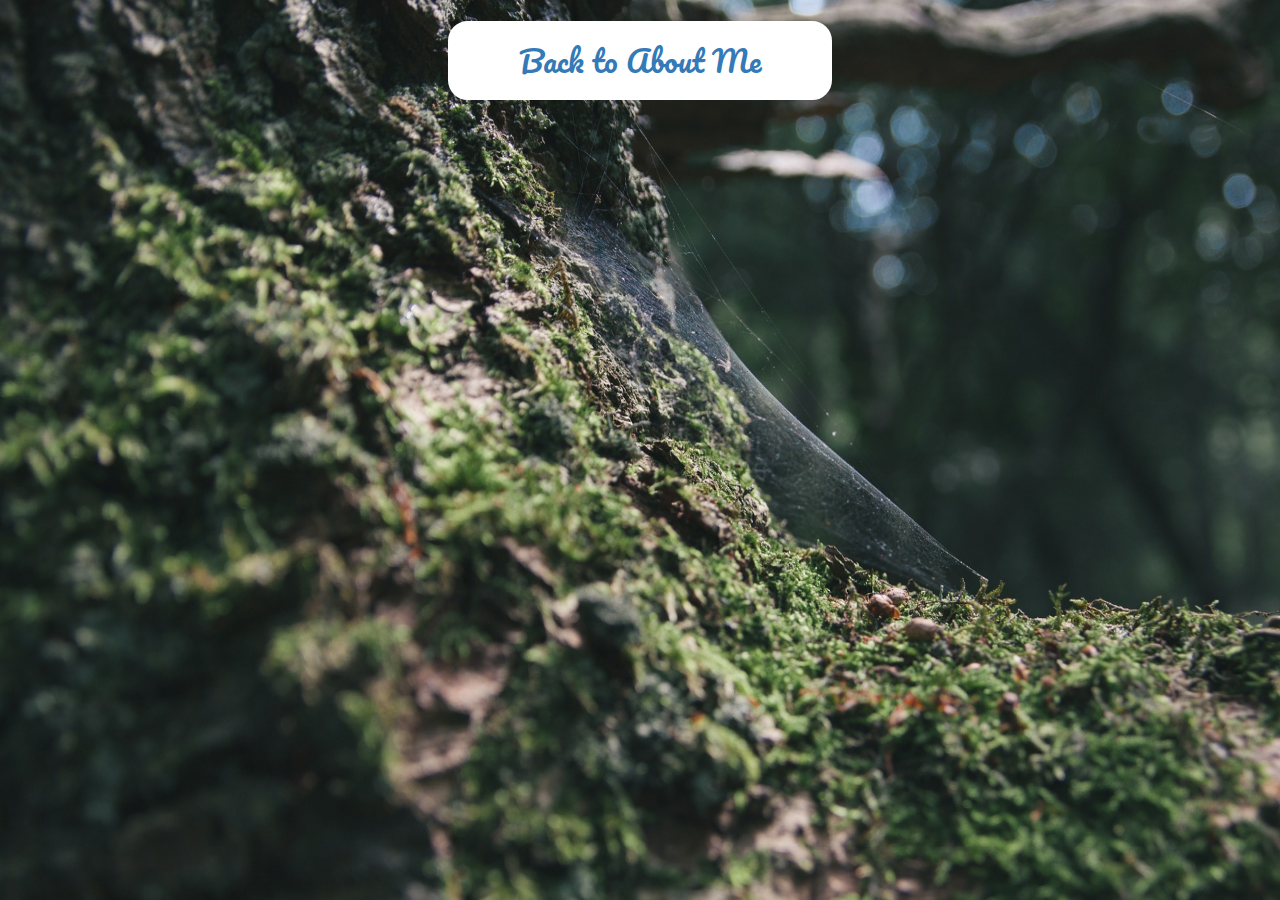
==== contact.html @ 84c95ade "created contact page and added table to projects page" ====
<html lang="en">
  <head>
    <meta charset="utf-8">
    <meta http-equiv="X-UA-Compatible" content="IE=edge">
    <meta name="viewport" content="width=device-width, initial-scale=1">
    <link href='https://fonts.googleapis.com/css?family=Pacifico|Quicksand:400,700|Dancing+Script:400,700|Rubik:400,700' rel='stylesheet' type='text/css'>
    <title>Elysia Avery Nason</title>
    <link href="css/bootstrap.min.css" rel="stylesheet">
    <link href="css/css/styles.css" rel="stylesheet" type="text/css">
    <title>Contact Me!</title>
  </head>
  <body>
    <div class="container-fluid">
      <div class="row">
        <div class="col-xs-12">
          <img class="img-responsive" id="bg" src="img/bark.jpg" alt="ivy on trees background"/>
        </div>
      </div>
    </div>
    <div>
      <div class="row">
        <div class="col-xs-12">

          <h2><a href="index.html" id="about">Back to About Me</a></h2>
        </div>
      </div>
    </div>
  </body>
</html>
---- css/css/styles.css ----
/**** Largest screen media ****/
@media only screen and (min-width: 1170px) {
  body {
    background-color: #78866b;
  }

  h1 {
    margin-top: 200px;
    text-align: center;
    color: #FFF;
    font-family: 'Pacifico', cursive;
    font-size: 100px;
    text-shadow: black 5em 5em 5em 5em;
    margin-bottom: 50px;
  }

  .img-responsive {
    width: 1000px;
    height: 600px;
    display: block;
    margin-left: auto;
    margin-right: auto;
    padding-left: 0;
    padding-right: 0;
  }

  #bg {
    position: fixed;
    top: 0;
    left: 0;

    min-width: 100%;
    min-height: 100%;
  }

  h2 {
    color: #FFF;
    text-shadow: black 5em 5em 5em 5em;
    font-family: 'Quicksand', sans-serif, bold;
  }

  h4 {
    color: #FFF;
    text-shadow: black 5em 5em 5em 5em;
    font-family: 'Quicksand', sans-serif, bold;
    font-size: 20px;
  }

  p {
    color: #FFF;
    text-shadow: black 5em 5em 5em 5em;
    font-size: 20px;
  }

  span {
    color: #FFF;
    text-shadow: black 5em 5em 5em 5em;
    font-family: 'Rubik', sans-serif, bold;
  }

  ol {
    color: #FFF;
    text-shadow: black 50px;
    font-family: 'Rubik', sans-serif;
    font-size: 15px;
    list-style-type: none;
  }

  ul {
    color: #FFF;
    text-shadow: black 50px;
    font-family: 'Rubik', sans-serif;
    font-size: 15px;
    list-style-type: none;
  }

  h2 a:link {
    text-align: center;
    font-family: 'Pacifico', cursive;
    padding: 20px;
  }

  #project {
    background-color: #FFF;
    border-color: #FFF;
    border-width: medium;
    border-spacing: inherit;
    border-style: solid;
    border-radius: 20px 20px 20px 20px;
    float: right;
    margin-right: 750px;
    margin-top: 5%;
  }

  #about {
    background-color: #FFF;
    border-color: #FFF;
    border-width: medium;
    border-spacing: inherit;
    border-style: solid;
    border-radius: 20px 20px 20px 20px;
    display: block;
    margin-left: 35%;
    margin-right: 35%;
  }

  td {
    color: #4D5D53;
    border-radius: 20px 20px 20px 20px;
    background-color: #FFF;
    text-shadow: black 50px;
    font-family: 'Rubik', sans-serif;
    font-size: 20px;
    margin: 20px 20% 20px 20%;
    padding: 20px 20px 20px 20px;
    float: left;
    display: block;
  }

  td>a {
    text-shadow: black 50px;
    font-family: 'Quicksand', sans-serif, bold;
    font-size: 20px;
  }

  #cat {
    width: 600px;
    height: auto;
    display: block;
    margin-left: 0px;
    margin-right: auto;
    margin-top: -725px;
  }
}
/**** Medium screen media ****/
@media only screen and (min-width: 970px) and (max-width: 1169px) {
  body {
    background-color: #78866b;
  }
  .img-responsive {
    width: 100%;
    height: auto;
    display: block;
    margin-left: auto;
    margin-right: auto;
    padding-left: 0;
    padding-right: 0;
  }

  #bg {
    position: fixed;
    top: 0;
    left: 0;

    min-width: 100%;
    min-height: 100%;
  }

  h1 {
    text-align: center;
    color: #FFF;
    font-family: 'Pacifico', cursive;
    font-size: 100px;
    text-shadow: black 5em 5em 5em 5em;
    margin-bottom: 35px;
  }

  h2 {
    color: #FFF;
    text-shadow: black 5em 5em 5em 5em;
    font-family: 'Quicksand', sans-serif, bold;
  }

  h4 {
    color: #FFF;
    text-shadow: black 5em 5em 5em 5em;
    font-family: 'Quicksand', sans-serif, bold;
    font-size: 20px;
  }

  p {
    color: #FFF;
    text-shadow: black 5em 5em 5em 5em;
    font-size: 17px;
  }

  span {
    color: #FFF;
    text-shadow: black 5em 5em 5em 5em;
    font-family: 'Rubik', sans-serif, bold;
  }

  ol {
    color: #FFF;
    text-shadow: black 25px;
    font-family: 'Rubik', sans-serif;
    font-size: 15px;
    list-style-type: none;
  }

  ul {
    color: #FFF;
    text-shadow: black 20px;
    font-family: 'Rubik', sans-serif;
    font-size: 15px;
    list-style-type: none;
  }

  h2 a:link {
    text-align: center;
    color: #eee;
    font-family: 'Pacifico', cursive;
    padding: 20px;
  }

  #project {
    background-color: #FFF;
    border-color: #FFF;
    border-width: medium;
    border-spacing: inherit;
    border-style: solid;
    border-radius: 20px 20px 20px 20px;
    float: right;
    margin-right: 600px;
    margin-top: 5%;
  }

  #about {
    background-color: #FFF;
    border-color: #FFF;
    border-width: medium;
    border-spacing: inherit;
    border-style: solid;
    border-radius: 20px 20px 20px 20px;
    display: block;
    margin-left: 35%;
    margin-right: 35%;
  }

  td {
    color: #4D5D53;
    border-radius: 20px 20px 20px 20px;
    background-color: #FFF;
    text-shadow: black 50px;
    font-family: 'Rubik', sans-serif;
    font-size: 20px;
    margin: 20px 20px 20px 20px;
    padding: 20px 20px 20px 20px;
    float: left;
  }

  td>a {
    text-shadow: black 50px;
    font-family: 'Quicksand', sans-serif, bold;
    font-size: 20px;
  }

  #cat {
    width: 500px;
    height: auto;
    display: block;
    margin-left: 0px;
    margin-right: auto;
    margin-top: -650px;
   }
}
/**** Small screen media ****/
@media only screen and (min-width: 750px) and (max-width: 969px) {
  body {
    background-color: #78866b;
  }

  h1 {
    text-align: center;
    color: #FFF;
    font-family: 'Pacifico', cursive;
    font-size: 75px;
    text-shadow: black 75px;
    margin-bottom: 30px;
  }

  .img-responsive {
    width: 100%;
    height: auto;
    display: block;
    margin-left: auto;
    margin-right: auto;
    padding-left: 0;
    padding-right: 0;
  }

  h2 {
    color: #FFF;
    text-shadow: black 30px;
    font-family: 'Quicksand', sans-serif, bold;
  }

  h4 {
    color: #FFF;
    text-shadow: black 40px;
    font-family: 'Quicksand', sans-serif, bold;
    font-size: 20px;
  }

  p {
    color: #FFF;
    text-shadow: black 40px;
    font-size: 15px;
  }

  span {
    color: #FFF;
    text-shadow: black 25px;
    font-family: 'Rubik', sans-serif, bold;
  }

  ol {
    color: #FFF;
    text-shadow: black 25px;
    font-family: 'Rubik', sans-serif;
    font-size: 15px;
    list-style-type: none;
  }

  ul {
    color: #FFF;
    text-shadow: black 20px;
    font-family: 'Rubik', sans-serif;
    font-size: 15px;
    list-style-type: none;
  }

  h2 a:link {
    text-align: center;
    color: #eee;
    font-family: 'Pacifico', cursive;
    padding: 20px;
  }

  #project {
    background-color: #FFF;
    border-color: #FFF;
    border-width: medium;
    border-spacing: inherit;
    border-style: solid;
    border-radius: 20px 20px 20px 20px;
    display: block;
    margin-left: auto;
    margin-right: auto;
  }

  #about {
    background-color: #FFF;
    border-color: #FFF;
    border-width: medium;
    border-spacing: inherit;
    border-style: solid;
    border-radius: 20px 20px 20px 20px;
    display: block;
    margin-left: 35%;
    margin-right: 35%;
  }

  td {
    color: #4D5D53;
    border-radius: 20px 20px 20px 20px;
    background-color: #FFF;
    text-shadow: black 50px;
    font-family: 'Rubik', sans-serif;
    font-size: 20px;
    margin: 20px 20px 20px 20px;
    padding: 20px 20px 20px 20px;
    float: left;
  }

  td>a {
    text-shadow: black 50px;
    font-family: 'Quicksand', sans-serif, bold;
    font-size: 20px;
  }

  #cat {
    width: auto;
    height: auto;
    display: block;
    margin-left: auto;
    margin-right: auto;
  }
}
/**** Very small screen media ****/
@media only screen and (max-width: 749px) {
  body {
    background-color: #78866b;
  }

  h1 {
    text-align: center;
    color: #FFF;
    font-family: 'Pacifico', cursive;
    font-size: 50px;
    text-shadow: black 50px;
    margin-bottom: 20px;
  }

  .img-responsive {
    width: 100%;
    height: auto;
    display: block;
    margin-left: auto;
    margin-right: auto;
    padding-left: 0;
    padding-right: 0;
  }

  h2 {
    color: #FFF;
    text-shadow: black 30px;
    font-family: 'Quicksand', sans-serif, bold;
  }

  h4 {
    color: #FFF;
    text-shadow: black 40px;
    font-family: 'Quicksand', sans-serif, bold;
    font-size: 20px;
  }

  p {
    color: #FFF;
    text-shadow: black 40px;
    font-size: 15px;
  }

  span {
    color: #FFF;
    text-shadow: black 25px;
    font-family: 'Rubik', sans-serif, bold;
  }

  ol {
    color: #FFF;
    text-shadow: black 25px;
    font-family: 'Rubik', sans-serif;
    font-size: 15px;
    list-style-type: none;
  }

  ul {
    color: #FFF;
    text-shadow: black 20px;
    font-family: 'Rubik', sans-serif;
    font-size: 15px;
    list-style-type: none;
  }

  h2 a:link {
    text-align: center;
    color: #eee;
    font-family: 'Pacifico', cursive;
    padding: 20px;
  }

  #project {
    background-color: #FFF;
    border-color: #FFF;
    border-width: medium;
    border-spacing: inherit;
    border-style: solid;
    border-radius: 20px 20px 20px 20px;
    display: block;
    margin-left: auto;
    margin-right: auto;
  }

  #about {
    background-color: #FFF;
    border-color: #FFF;
    border-width: medium;
    border-spacing: inherit;
    border-style: solid;
    border-radius: 20px 20px 20px 20px;
    display: block;
    margin-left: 35%;
    margin-right: 35%;
  }

  td {
    color: #4D5D53;
    border-radius: 20px 20px 20px 20px;
    background-color: #FFF;
    text-shadow: black 50px;
    font-family: 'Rubik', sans-serif;
    font-size: 20px;
    margin: 20px 20px 20px 20px;
    padding: 20px 20px 20px 20px;
    float: left;
  }

  td>a {
    text-shadow: black 50px;
    font-family: 'Quicksand', sans-serif, bold;
    font-size: 20px;
  }

  #cat {
    width: auto;
    height: auto;
    display: block;
    margin-left: auto;
    margin-right: auto;
  }
}
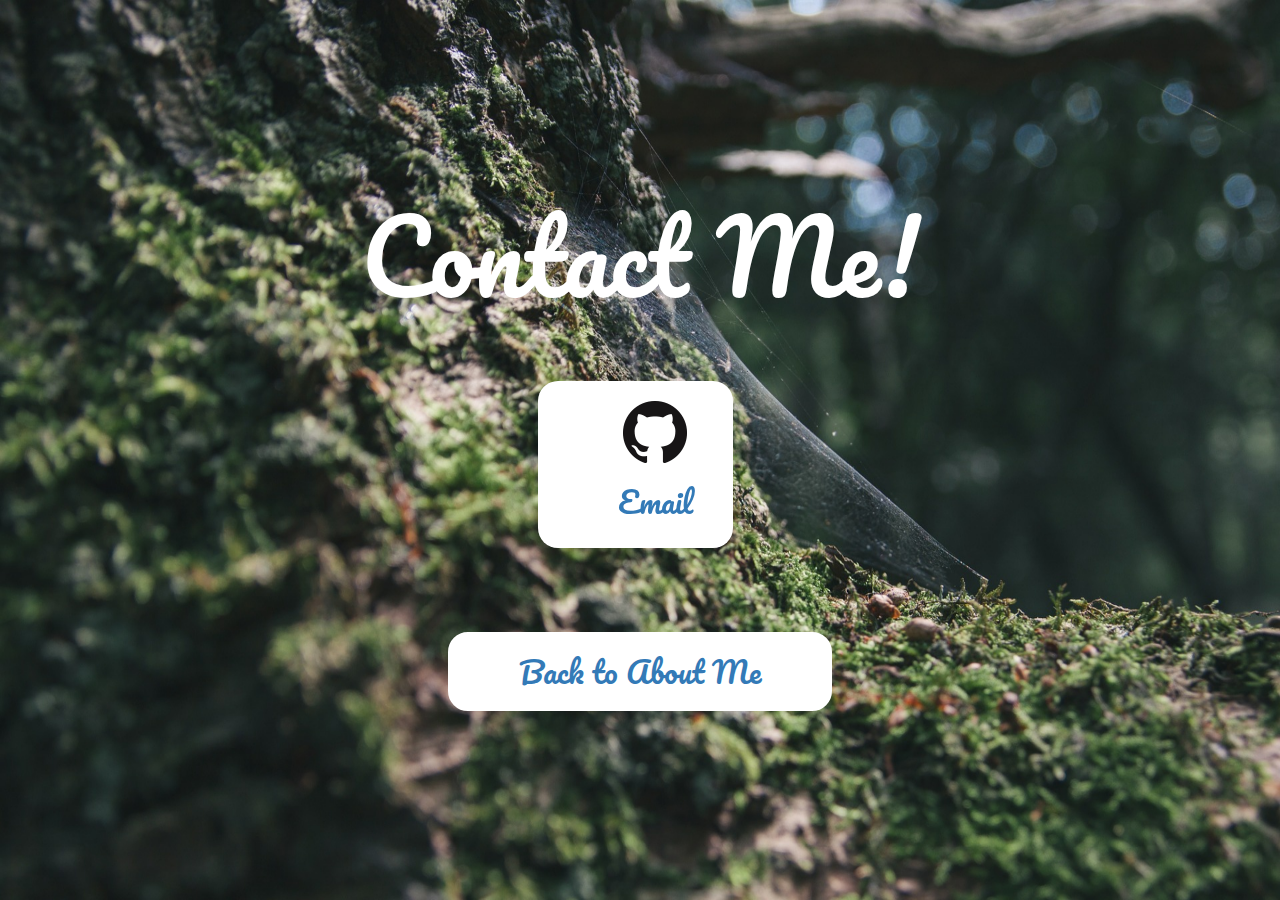
==== commit 2f4adc55: "finished contact page and reviewing code" ====
--- a/contact.html
+++ b/contact.html
@@ -7,7 +7,7 @@
     <title>Elysia Avery Nason</title>
     <link href="css/bootstrap.min.css" rel="stylesheet">
     <link href="css/css/styles.css" rel="stylesheet" type="text/css">
-    <title>Contact Me!</title>
+    <title>Elysia Avery Nason</title>
   </head>
   <body>
     <div class="container-fluid">
@@ -20,9 +20,19 @@
     <div>
       <div class="row">
         <div class="col-xs-12">
-
-          <h2><a href="index.html" id="about">Back to About Me</a></h2>
+          <h1>Contact Me!</h1>
+          <div class="symbols">
+            <ul>
+              <li><a href="https://github.com/ElysiaAvery"><img src="img/github64.png" alt="github logo" /></a></li>
+              <li><h2><a href="mailto:elysia.avery@gmail.com">Email</a></h2></li>
+            </ul>
+          </div>
+        <div class="row">
+      <div class="col-xs-12">
+        <h2><a href="index.html" id="about">Back to About Me</a></h2>
+          </div>
         </div>
+      </div>
       </div>
     </div>
   </body>
--- a/css/css/styles.css
+++ b/css/css/styles.css
@@ -4,16 +4,6 @@
     background-color: #78866b;
   }
 
-  h1 {
-    margin-top: 200px;
-    text-align: center;
-    color: #FFF;
-    font-family: 'Pacifico', cursive;
-    font-size: 100px;
-    text-shadow: black 5em 5em 5em 5em;
-    margin-bottom: 50px;
-  }
-
   .img-responsive {
     width: 1000px;
     height: 600px;
@@ -33,6 +23,16 @@
     min-height: 100%;
   }
 
+  h1 {
+    margin-top: 200px;
+    text-align: center;
+    color: #FFF;
+    font-family: 'Pacifico', cursive;
+    font-size: 100px;
+    text-shadow: black 5em 5em 5em 5em;
+    margin-bottom: 50px;
+  }
+
   h2 {
     color: #FFF;
     text-shadow: black 5em 5em 5em 5em;
@@ -102,6 +102,7 @@
     display: block;
     margin-left: 35%;
     margin-right: 35%;
+    margin-top: 5%;
   }
 
   td {
@@ -121,6 +122,21 @@
     text-shadow: black 50px;
     font-family: 'Quicksand', sans-serif, bold;
     font-size: 20px;
+  }
+
+  .symbols {
+    text-align: center;
+    border-radius: 20px 20px 20px 20px;
+    background-color: #FFF;
+    text-shadow: black 50px;
+    font-family: 'Rubik', sans-serif;
+    font-size: 20px;
+    margin: 20px 20% 20px 20%;
+    padding: 20px 20px 20px 20px;
+    float: left;
+    display: block;
+    margin-left: 42%;
+    margin-right: 35%;
   }
 
   #cat {
@@ -208,7 +224,6 @@
 
   h2 a:link {
     text-align: center;
-    color: #eee;
     font-family: 'Pacifico', cursive;
     padding: 20px;
   }
@@ -253,6 +268,21 @@
     text-shadow: black 50px;
     font-family: 'Quicksand', sans-serif, bold;
     font-size: 20px;
+  }
+
+  .symbols {
+    text-align: center;
+    border-radius: 20px 20px 20px 20px;
+    background-color: #FFF;
+    text-shadow: black 50px;
+    font-family: 'Rubik', sans-serif;
+    font-size: 20px;
+    margin: 20px 20% 20px 20%;
+    padding: 20px 20px 20px 20px;
+    float: left;
+    display: block;
+    margin-left: 42%;
+    margin-right: 35%;
   }
 
   #cat {
@@ -270,6 +300,16 @@
     background-color: #78866b;
   }
 
+  .img-responsive {
+    width: 100%;
+    height: auto;
+    display: block;
+    margin-left: auto;
+    margin-right: auto;
+    padding-left: 0;
+    padding-right: 0;
+  }
+
   h1 {
     text-align: center;
     color: #FFF;
@@ -279,16 +319,6 @@
     margin-bottom: 30px;
   }
 
-  .img-responsive {
-    width: 100%;
-    height: auto;
-    display: block;
-    margin-left: auto;
-    margin-right: auto;
-    padding-left: 0;
-    padding-right: 0;
-  }
-
   h2 {
     color: #FFF;
     text-shadow: black 30px;
@@ -332,7 +362,6 @@
 
   h2 a:link {
     text-align: center;
-    color: #eee;
     font-family: 'Pacifico', cursive;
     padding: 20px;
   }
@@ -377,6 +406,21 @@
     text-shadow: black 50px;
     font-family: 'Quicksand', sans-serif, bold;
     font-size: 20px;
+  }
+
+  .symbols {
+    text-align: center;
+    border-radius: 20px 20px 20px 20px;
+    background-color: #FFF;
+    text-shadow: black 50px;
+    font-family: 'Rubik', sans-serif;
+    font-size: 20px;
+    margin: 20px 20% 20px 20%;
+    padding: 20px 20px 20px 20px;
+    float: left;
+    display: block;
+    margin-left: 35%;
+    margin-right: 35%;
   }
 
   #cat {
@@ -393,15 +437,6 @@
     background-color: #78866b;
   }
 
-  h1 {
-    text-align: center;
-    color: #FFF;
-    font-family: 'Pacifico', cursive;
-    font-size: 50px;
-    text-shadow: black 50px;
-    margin-bottom: 20px;
-  }
-
   .img-responsive {
     width: 100%;
     height: auto;
@@ -412,6 +447,15 @@
     padding-right: 0;
   }
 
+  h1 {
+    text-align: center;
+    color: #FFF;
+    font-family: 'Pacifico', cursive;
+    font-size: 50px;
+    text-shadow: black 50px;
+    margin-bottom: 20px;
+  }
+
   h2 {
     color: #FFF;
     text-shadow: black 30px;
@@ -455,7 +499,6 @@
 
   h2 a:link {
     text-align: center;
-    color: #eee;
     font-family: 'Pacifico', cursive;
     padding: 20px;
   }
@@ -502,6 +545,21 @@
     font-size: 20px;
   }
 
+  .symbols {
+    text-align: center;
+    border-radius: 20px 20px 20px 20px;
+    background-color: #FFF;
+    text-shadow: black 50px;
+    font-family: 'Rubik', sans-serif;
+    font-size: 20px;
+    margin: 20px 20% 20px 20%;
+    padding: 20px 20px 20px 20px;
+    float: left;
+    display: block;
+    margin-left: 35%;
+    margin-right: 35%;
+  }
+
   #cat {
     width: auto;
     height: auto;
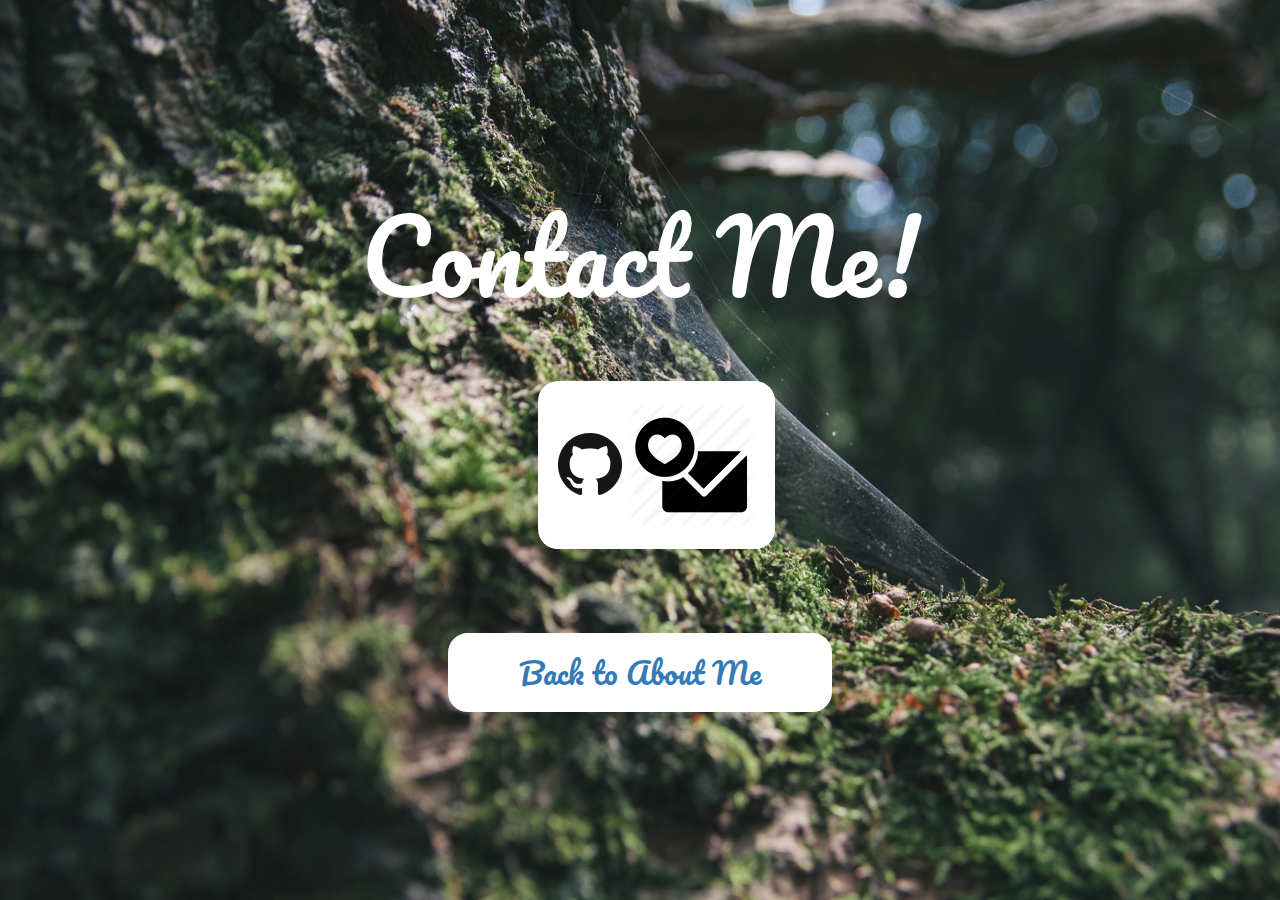
==== commit f9c074d9: "add mail icon to contact.html" ====
--- a/contact.html
+++ b/contact.html
@@ -6,7 +6,7 @@
     <link href='https://fonts.googleapis.com/css?family=Pacifico|Quicksand:400,700|Dancing+Script:400,700|Rubik:400,700' rel='stylesheet' type='text/css'>
     <title>Elysia Avery Nason</title>
     <link href="css/bootstrap.min.css" rel="stylesheet">
-    <link href="css/css/styles.css" rel="stylesheet" type="text/css">
+    <link href="css/styles.css" rel="stylesheet" type="text/css">
     <title>Elysia Avery Nason</title>
   </head>
   <body>
@@ -22,10 +22,8 @@
         <div class="col-xs-12">
           <h1>Contact Me!</h1>
           <div class="symbols">
-            <ul>
-              <li><a href="https://github.com/ElysiaAvery"><img src="img/github64.png" alt="github logo" /></a></li>
-              <li><h2><a href="mailto:elysia.avery@gmail.com">Email</a></h2></li>
-            </ul>
+              <a href="https://github.com/ElysiaAvery"><img src="img/github64.png" alt="github logo" /></a>
+              <a href="mailto:elysia.avery@gmail.com"><img src="img/mail.png" alt="mail logo" /></a>
           </div>
         <div class="row">
       <div class="col-xs-12">
--- a/css/styles.css
+++ b/css/styles.css
@@ -0,0 +1,570 @@
+/**** Largest screen media ****/
+@media only screen and (min-width: 1170px) {
+  body {
+    background-color: #78866b;
+  }
+
+  .img-responsive {
+    width: 1000px;
+    height: 600px;
+    display: block;
+    margin-left: auto;
+    margin-right: auto;
+    padding-left: 0;
+    padding-right: 0;
+  }
+
+  #bg {
+    position: fixed;
+    top: 0;
+    left: 0;
+
+    min-width: 100%;
+    min-height: 100%;
+  }
+
+  h1 {
+    margin-top: 200px;
+    text-align: center;
+    color: #FFF;
+    font-family: 'Pacifico', cursive;
+    font-size: 100px;
+    text-shadow: black 5em 5em 5em 5em;
+    margin-bottom: 50px;
+  }
+
+  h2 {
+    color: #FFF;
+    text-shadow: black 5em 5em 5em 5em;
+    font-family: 'Quicksand', sans-serif, bold;
+  }
+
+  h4 {
+    color: #FFF;
+    text-shadow: black 5em 5em 5em 5em;
+    font-family: 'Quicksand', sans-serif, bold;
+    font-size: 20px;
+  }
+
+  p {
+    color: #FFF;
+    text-shadow: black 5em 5em 5em 5em;
+    font-size: 20px;
+  }
+
+  span {
+    color: #FFF;
+    text-shadow: black 5em 5em 5em 5em;
+    font-family: 'Rubik', sans-serif, bold;
+  }
+
+  ol {
+    color: #FFF;
+    text-shadow: black 50px;
+    font-family: 'Rubik', sans-serif;
+    font-size: 15px;
+    list-style-type: none;
+  }
+
+  ul {
+    color: #FFF;
+    text-shadow: black 50px;
+    font-family: 'Rubik', sans-serif;
+    font-size: 15px;
+    list-style-type: none;
+  }
+
+  h2 a:link {
+    text-align: center;
+    font-family: 'Pacifico', cursive;
+    padding: 20px;
+  }
+
+  #project {
+    background-color: #FFF;
+    border-color: #FFF;
+    border-width: medium;
+    border-spacing: inherit;
+    border-style: solid;
+    border-radius: 20px 20px 20px 20px;
+    float: right;
+    margin-right: 750px;
+    margin-top: 5%;
+  }
+
+  #about {
+    background-color: #FFF;
+    border-color: #FFF;
+    border-width: medium;
+    border-spacing: inherit;
+    border-style: solid;
+    border-radius: 20px 20px 20px 20px;
+    display: block;
+    margin-left: 35%;
+    margin-right: 35%;
+    margin-top: 5%;
+  }
+
+  td {
+    color: #4D5D53;
+    border-radius: 20px 20px 20px 20px;
+    background-color: #FFF;
+    text-shadow: black 50px;
+    font-family: 'Rubik', sans-serif;
+    font-size: 20px;
+    margin: 20px 20% 20px 20%;
+    padding: 20px 20px 20px 20px;
+    float: left;
+    display: block;
+  }
+
+  td>a {
+    text-shadow: black 50px;
+    font-family: 'Quicksand', sans-serif, bold;
+    font-size: 20px;
+  }
+
+  .symbols {
+    text-align: center;
+    border-radius: 20px 20px 20px 20px;
+    background-color: #FFF;
+    text-shadow: black 50px;
+    font-family: 'Rubik', sans-serif;
+    font-size: 20px;
+    margin: 20px 20% 20px 20%;
+    padding: 20px 20px 20px 20px;
+    float: left;
+    display: block;
+    margin-left: 42%;
+    margin-right: 35%;
+  }
+
+  #cat {
+    width: 600px;
+    height: auto;
+    display: block;
+    margin-left: 0px;
+    margin-right: auto;
+    margin-top: -725px;
+  }
+}
+/**** Medium screen media ****/
+@media only screen and (min-width: 970px) and (max-width: 1169px) {
+  body {
+    background-color: #78866b;
+  }
+  .img-responsive {
+    width: 100%;
+    height: auto;
+    display: block;
+    margin-left: auto;
+    margin-right: auto;
+    padding-left: 0;
+    padding-right: 0;
+  }
+
+  #bg {
+    position: fixed;
+    top: 0;
+    left: 0;
+
+    min-width: 100%;
+    min-height: 100%;
+  }
+
+  h1 {
+    text-align: center;
+    color: #FFF;
+    font-family: 'Pacifico', cursive;
+    font-size: 100px;
+    text-shadow: black 5em 5em 5em 5em;
+    margin-bottom: 35px;
+  }
+
+  h2 {
+    color: #FFF;
+    text-shadow: black 5em 5em 5em 5em;
+    font-family: 'Quicksand', sans-serif, bold;
+  }
+
+  h4 {
+    color: #FFF;
+    text-shadow: black 5em 5em 5em 5em;
+    font-family: 'Quicksand', sans-serif, bold;
+    font-size: 20px;
+  }
+
+  p {
+    color: #FFF;
+    text-shadow: black 5em 5em 5em 5em;
+    font-size: 17px;
+  }
+
+  span {
+    color: #FFF;
+    text-shadow: black 5em 5em 5em 5em;
+    font-family: 'Rubik', sans-serif, bold;
+  }
+
+  ol {
+    color: #FFF;
+    text-shadow: black 25px;
+    font-family: 'Rubik', sans-serif;
+    font-size: 15px;
+    list-style-type: none;
+  }
+
+  ul {
+    color: #FFF;
+    text-shadow: black 20px;
+    font-family: 'Rubik', sans-serif;
+    font-size: 15px;
+    list-style-type: none;
+  }
+
+  h2 a:link {
+    text-align: center;
+    font-family: 'Pacifico', cursive;
+    padding: 20px;
+  }
+
+  #project {
+    background-color: #FFF;
+    border-color: #FFF;
+    border-width: medium;
+    border-spacing: inherit;
+    border-style: solid;
+    border-radius: 20px 20px 20px 20px;
+    float: right;
+    margin-right: 600px;
+    margin-top: 5%;
+  }
+
+  #about {
+    background-color: #FFF;
+    border-color: #FFF;
+    border-width: medium;
+    border-spacing: inherit;
+    border-style: solid;
+    border-radius: 20px 20px 20px 20px;
+    display: block;
+    margin-left: 35%;
+    margin-right: 35%;
+  }
+
+  td {
+    color: #4D5D53;
+    border-radius: 20px 20px 20px 20px;
+    background-color: #FFF;
+    text-shadow: black 50px;
+    font-family: 'Rubik', sans-serif;
+    font-size: 20px;
+    margin: 20px 20px 20px 20px;
+    padding: 20px 20px 20px 20px;
+    float: left;
+  }
+
+  td>a {
+    text-shadow: black 50px;
+    font-family: 'Quicksand', sans-serif, bold;
+    font-size: 20px;
+  }
+
+  .symbols {
+    text-align: center;
+    border-radius: 20px 20px 20px 20px;
+    background-color: #FFF;
+    text-shadow: black 50px;
+    font-family: 'Rubik', sans-serif;
+    font-size: 20px;
+    margin: 20px 20% 20px 20%;
+    padding: 20px 20px 20px 20px;
+    float: left;
+    display: block;
+    margin-left: 42%;
+    margin-right: 36%;
+  }
+
+  #cat {
+    width: 500px;
+    height: auto;
+    display: block;
+    margin-left: 0px;
+    margin-right: auto;
+    margin-top: -650px;
+   }
+}
+/**** Small screen media ****/
+@media only screen and (min-width: 750px) and (max-width: 969px) {
+  body {
+    background-color: #78866b;
+  }
+
+  .img-responsive {
+    width: 100%;
+    height: auto;
+    display: block;
+    margin-left: auto;
+    margin-right: auto;
+    padding-left: 0;
+    padding-right: 0;
+  }
+
+  h1 {
+    text-align: center;
+    color: #FFF;
+    font-family: 'Pacifico', cursive;
+    font-size: 75px;
+    text-shadow: black 75px;
+    margin-bottom: 30px;
+  }
+
+  h2 {
+    color: #FFF;
+    text-shadow: black 30px;
+    font-family: 'Quicksand', sans-serif, bold;
+  }
+
+  h4 {
+    color: #FFF;
+    text-shadow: black 40px;
+    font-family: 'Quicksand', sans-serif, bold;
+    font-size: 20px;
+  }
+
+  p {
+    color: #FFF;
+    text-shadow: black 40px;
+    font-size: 15px;
+  }
+
+  span {
+    color: #FFF;
+    text-shadow: black 25px;
+    font-family: 'Rubik', sans-serif, bold;
+  }
+
+  ol {
+    color: #FFF;
+    text-shadow: black 25px;
+    font-family: 'Rubik', sans-serif;
+    font-size: 15px;
+    list-style-type: none;
+  }
+
+  ul {
+    color: #FFF;
+    text-shadow: black 20px;
+    font-family: 'Rubik', sans-serif;
+    font-size: 15px;
+    list-style-type: none;
+  }
+
+  h2 a:link {
+    text-align: center;
+    font-family: 'Pacifico', cursive;
+    padding: 20px;
+  }
+
+  #project {
+    background-color: #FFF;
+    border-color: #FFF;
+    border-width: medium;
+    border-spacing: inherit;
+    border-style: solid;
+    border-radius: 20px 20px 20px 20px;
+    display: block;
+    margin-left: auto;
+    margin-right: auto;
+  }
+
+  #about {
+    background-color: #FFF;
+    border-color: #FFF;
+    border-width: medium;
+    border-spacing: inherit;
+    border-style: solid;
+    border-radius: 20px 20px 20px 20px;
+    display: block;
+    margin-left: 35%;
+    margin-right: 35%;
+  }
+
+  td {
+    color: #4D5D53;
+    border-radius: 20px 20px 20px 20px;
+    background-color: #FFF;
+    text-shadow: black 50px;
+    font-family: 'Rubik', sans-serif;
+    font-size: 20px;
+    margin: 20px 20px 20px 20px;
+    padding: 20px 20px 20px 20px;
+    float: left;
+  }
+
+  td>a {
+    text-shadow: black 50px;
+    font-family: 'Quicksand', sans-serif, bold;
+    font-size: 20px;
+  }
+
+  .symbols {
+    text-align: center;
+    border-radius: 20px 20px 20px 20px;
+    background-color: #FFF;
+    text-shadow: black 50px;
+    font-family: 'Rubik', sans-serif;
+    font-size: 20px;
+    margin: 20px 20% 20px 20%;
+    padding: 20px 20px 20px 20px;
+    float: left;
+    display: block;
+    margin-left: 35%;
+    margin-right: 35%;
+  }
+
+  #cat {
+    width: auto;
+    height: auto;
+    display: block;
+    margin-left: auto;
+    margin-right: auto;
+  }
+}
+/**** Very small screen media ****/
+@media only screen and (max-width: 749px) {
+  body {
+    background-color: #78866b;
+  }
+
+  .img-responsive {
+    width: 100%;
+    height: auto;
+    display: block;
+    margin-left: auto;
+    margin-right: auto;
+    padding-left: 0;
+    padding-right: 0;
+  }
+
+  h1 {
+    text-align: center;
+    color: #FFF;
+    font-family: 'Pacifico', cursive;
+    font-size: 50px;
+    text-shadow: black 50px;
+    margin-bottom: 20px;
+  }
+
+  h2 {
+    color: #FFF;
+    text-shadow: black 30px;
+    font-family: 'Quicksand', sans-serif, bold;
+  }
+
+  h4 {
+    color: #FFF;
+    text-shadow: black 40px;
+    font-family: 'Quicksand', sans-serif, bold;
+    font-size: 20px;
+  }
+
+  p {
+    color: #FFF;
+    text-shadow: black 40px;
+    font-size: 15px;
+  }
+
+  span {
+    color: #FFF;
+    text-shadow: black 25px;
+    font-family: 'Rubik', sans-serif, bold;
+  }
+
+  ol {
+    color: #FFF;
+    text-shadow: black 25px;
+    font-family: 'Rubik', sans-serif;
+    font-size: 15px;
+    list-style-type: none;
+  }
+
+  ul {
+    color: #FFF;
+    text-shadow: black 20px;
+    font-family: 'Rubik', sans-serif;
+    font-size: 15px;
+    list-style-type: none;
+  }
+
+  h2 a:link {
+    text-align: center;
+    font-family: 'Pacifico', cursive;
+    padding: 20px;
+  }
+
+  #project {
+    background-color: #FFF;
+    border-color: #FFF;
+    border-width: medium;
+    border-spacing: inherit;
+    border-style: solid;
+    border-radius: 20px 20px 20px 20px;
+    display: block;
+    margin-left: auto;
+    margin-right: auto;
+  }
+
+  #about {
+    background-color: #FFF;
+    border-color: #FFF;
+    border-width: medium;
+    border-spacing: inherit;
+    border-style: solid;
+    border-radius: 20px 20px 20px 20px;
+    display: block;
+    margin-left: 35%;
+    margin-right: 35%;
+  }
+
+  td {
+    color: #4D5D53;
+    border-radius: 20px 20px 20px 20px;
+    background-color: #FFF;
+    text-shadow: black 50px;
+    font-family: 'Rubik', sans-serif;
+    font-size: 20px;
+    margin: 20px 20px 20px 20px;
+    padding: 20px 20px 20px 20px;
+    float: left;
+  }
+
+  td>a {
+    text-shadow: black 50px;
+    font-family: 'Quicksand', sans-serif, bold;
+    font-size: 20px;
+  }
+
+  .symbols {
+    text-align: center;
+    border-radius: 20px 20px 20px 20px;
+    background-color: #FFF;
+    text-shadow: black 50px;
+    font-family: 'Rubik', sans-serif;
+    font-size: 20px;
+    margin: 20px 20% 20px 20%;
+    padding: 20px 20px 20px 20px;
+    float: left;
+    display: block;
+    margin-left: 35%;
+    margin-right: 35%;
+  }
+
+  #cat {
+    width: auto;
+    height: auto;
+    display: block;
+    margin-left: auto;
+    margin-right: auto;
+  }
+}
